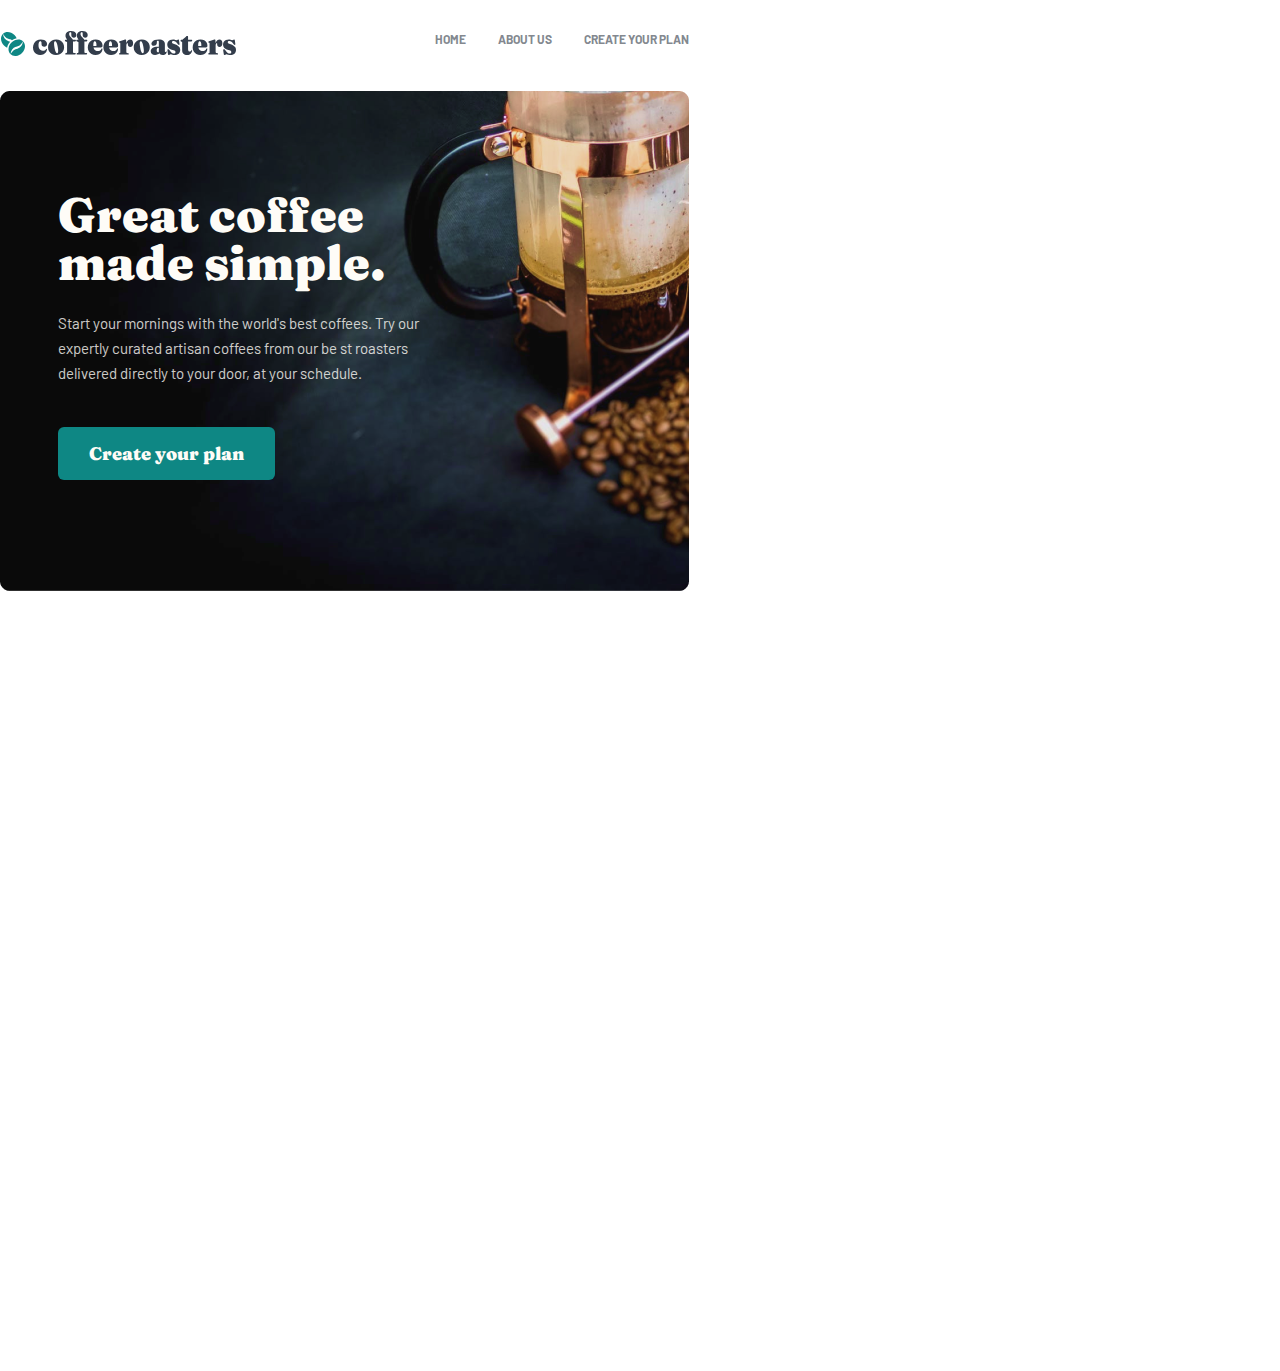
==== index.html @ b36f6db1 "Finished Header and Intro" ====
<!DOCTYPE html>
<html lang="en">
<head>
    <meta charset="UTF-8">
    <meta http-equiv="X-UA-Compatible" content="IE=edge">
    <meta name="viewport" content="width=device-width, initial-scale=1.0">
    <link rel="stylesheet" href="css/main.css">
    <title>HomeWork</title>
</head>
<body>
    <header class="site-header">

        <div class="site-header__container">

<h1 class="visually-hidden">CoffeeRoasters</h1>

            <a href="#">
            <img class="site-header__image" src="img/coffeeroater.svg" alt="main logo">
            </a>

            <button class="site-header__burger">
                <span class="site-header__burger--inner"></span>
                <span class="visually-hidden">Menu Toggler button</span>
            </button>

            <nav class="site-header__nav site-header--opened">

                <ul class="nav__list">

                    <li>
                        <a class="nav__list-link site-header__nav-link" href="#">HOME</a>
                    </li>

                    <li class="nav__list-item">
                        <a class="nav__list-link site-header__nav-link" href="#">ABOUT US</a>
                    </li>

                    <li class="nav__list-item">
                        <a class="nav__list-link site-header__nav-link" href="#">CREATE YOUR PLAN</a>
                    </li>

                </ul>

            </nav>

        </div>

    </header>

    <main>
        <section class="intro">

            <div class="intro__container"> 
                <p class="intro__title">Great coffee made simple.</p>

                
                <p class="intro__text">Start your mornings with the world's best coffees. Try our
                    expertly curated artisan coffees from our be
                    st roasters
                     delivered directly to your door, at your schedule.</p>

                     <a class="intro__link" href="#">Create your plan</a>
            </div>
        </section>
    </main>

    <script>
        const elToggler = document.querySelector(".site-header__burger");
        const elHeader = document.querySelector(".site-header");

        elToggler.addEventListener("click", function(){
            elHeader.classList.toggle("site-header__nav--opened")
        })
    </script>
</body>
</html>
---- css/main.css ----
.site-header__burger {
  display: none;
}

.site-header__container {
  display: flex;
  justify-content: space-between;
  margin: 0;
}

.site-header__image {
  margin: 30px 0;
}

@media only screen and (max-width: 1280px) {
  .site-header__container {
    max-width: 689px;
  }
}
@media only screen and (max-width: 720px) {
  .site-header {
    position: relative;
  }
  .site-header__image {
    max-width: 200px;
  }
  .site-header__burger {
    display: block;
    border: none;
    background-color: transparent;
    padding: 0;
    position: relative;
    width: 30px;
    cursor: pointer;
  }
  .site-header__container {
    max-width: 328px;
    justify-content: space-between;
  }
  .visually-hidden {
    position: absolute;
    width: 1px;
    height: 1px;
    margin: -1px;
    padding: 0;
    overflow: hidden;
    border: 0;
    clip: rect(0 0 0 0);
  }
  .site-header__burger--inner {
    margin: 2px 0;
  }
  .site-header__burger--inner,
.site-header__burger::after,
.site-header__burger::before {
    display: block;
    content: "";
    width: 20px;
    height: 2px;
    background-color: #333D4B;
    border-radius: 1.5px;
    transition: 0.3s ease all;
  }
  .site-header__nav--opened .site-header__burger--inner {
    display: none;
  }
  .site-header__nav--opened .site-header__burger::before {
    transform: translateY(50%) rotate(45deg);
  }
  .site-header__nav--opened .site-header__burger::after {
    transform: translateY(50%) rotate(-45deg);
  }
  .site-header__nav--opened .site-header__burger::before,
.site-header__nav--opened .site-header__burger::after {
    position: absolute;
    top: 50%;
    left: 0;
  }
  .site-header__nav {
    display: none;
  }
  .site-header__nav--opened {
    background-color: #FEFCF7;
    width: 328px;
  }
  .site-header__nav--opened .site-header__nav {
    display: block;
  }
  .site-header__nav {
    position: absolute;
    top: 100%;
    left: 0;
    width: 100%;
    height: 500px;
    background-color: #fff;
    background: linear-gradient(180deg, #FEFCF7 55.94%, rgba(254, 252, 247, 0.504981) 100%);
  }
  .site-header__image {
    margin: 30px 0;
  }
  body {
    max-width: 328px;
  }
}
/* barlow-regular - latin */
@font-face {
  font-family: "Barlow";
  font-style: normal;
  font-weight: 400;
  font-display: swap;
  src: local(""), url("../fonts/barlow-v12-latin-regular.woff2") format("woff2"), url("../fonts/barlow-v12-latin-regular.woff") format("woff"); /* Chrome 6+, Firefox 3.6+, IE 9+, Safari 5.1+ */
}
/* barlow-500 - latin */
@font-face {
  font-family: "Barlow";
  font-style: normal;
  font-weight: 500;
  font-display: swap;
  src: local(""), url("../fonts/barlow-v12-latin-500.woff2") format("woff2"), url("../fonts/barlow-v12-latin-500.woff") format("woff"); /* Chrome 6+, Firefox 3.6+, IE 9+, Safari 5.1+ */
}
/* barlow-700 - latin */
@font-face {
  font-family: "Barlow";
  font-style: normal;
  font-weight: 700;
  font-display: swap;
  src: local(""), url("../fonts/barlow-v12-latin-700.woff2") format("woff2"), url("../fonts/barlow-v12-latin-700.woff") format("woff"); /* Chrome 6+, Firefox 3.6+, IE 9+, Safari 5.1+ */
}
/* fraunces-regular - latin */
@font-face {
  font-family: "Fraunces";
  font-style: normal;
  font-weight: 400;
  src: local(""), url("../fonts/fraunces-v23-latin-regular.woff2") format("woff2"), url("../fonts/fraunces-v23-latin-regular.woff") format("woff"); /* Chrome 6+, Firefox 3.6+, IE 9+, Safari 5.1+ */
}
/* fraunces-900 - latin */
@font-face {
  font-family: "Fraunces";
  font-style: normal;
  font-weight: 900;
  src: local(""), url("../fonts/fraunces-v23-latin-900.woff2") format("woff2"), url("../fonts/fraunces-v23-latin-900.woff") format("woff"); /* Chrome 6+, Firefox 3.6+, IE 9+, Safari 5.1+ */
}
body {
  margin: 0 auto;
  max-width: 1280px;
}

* {
  box-sizing: border-box;
}

.nav__list {
  display: flex;
  list-style: none;
  padding: 0;
  margin: 0;
  margin: 30px 0;
}

.nav__list-link {
  text-decoration: none;
  color: #83888F;
  font-family: "Barlow";
  font-weight: 700;
  font-size: 12px;
  line-height: 15px;
}

.nav__list-item {
  margin-left: 32px;
}

@media only screen and (max-width: 720px) {
  .nav__list {
    align-items: center;
    flex-direction: column;
    text-align: center;
  }
  .nav__list-item {
    margin: 0;
    margin-top: 32px;
  }
  .site-header__nav-link {
    font-family: "Fraunces";
    font-weight: 900;
    font-size: 24px;
    line-height: 32px;
    color: #333D4B;
  }
}
.intro {
  background: url(../../img/cup-of-coffee.jpg) no-repeat;
  width: 100%;
  height: 1280px;
}

.intro__title {
  font-family: "Fraunces";
  font-weight: 900;
  font-size: 72px;
  line-height: 72px;
  color: #FEFCF7;
  max-width: 493px;
  margin: 0;
}

.intro__text {
  font-family: "Barlow";
  font-weight: 400;
  font-size: 16px;
  line-height: 26px;
  color: #FEFCF7;
  max-width: 445px;
  mix-blend-mode: normal;
  opacity: 0.8;
  margin: 32px 0 71px 0;
}

.intro__link {
  text-decoration: none;
  background-color: #66D2CF;
  padding: 15px 31px;
  border-radius: 6px;
  font-family: "Fraunces";
  font-weight: 900;
  font-size: 18px;
  line-height: 25px;
  color: #FEFCF7;
}

.intro__container {
  margin-left: 85px;
  padding-top: 100px;
}

@media only screen and (max-width: 1280px) {
  .intro {
    background: url(../../img/coffee.png) no-repeat;
    border-radius: 6px;
    max-width: 689px;
  }
  .intro__title {
    font-family: "Fraunces";
    font-weight: 900;
    font-size: 48px;
    line-height: 48px;
    max-width: 329px;
  }
  .intro__text {
    font-family: "Barlow";
    font-weight: 400;
    font-size: 15px;
    line-height: 25px;
    max-width: 398px;
    mix-blend-mode: normal;
    opacity: 0.8;
    margin: 24px 0 55px 0;
  }
  .intro__container {
    margin-left: 58px;
    padding-top: 100px;
  }
  .intro__link {
    background-color: #0E8784;
  }
}
@media only screen and (max-width: 720px) {
  .intro__title {
    font-family: "Fraunces";
    font-weight: 900;
    font-size: 40px;
    line-height: 40px;
    text-align: center;
    padding-top: 100px;
  }
  .intro__text {
    text-align: center;
    max-width: 279px;
    margin: 24px 0 54px 20px;
  }
  .intro__container {
    margin: 0;
    padding: 0;
    padding-bottom: 115px;
    max-width: 328px;
  }
  .intro {
    background: url(../../img/intro-mobile.png) no-repeat top left;
    height: 100%;
    max-width: 328px;
  }
  .intro__link {
    margin-left: 50px;
  }
}
.visually-hidden {
  position: absolute;
  width: 1px;
  height: 1px;
  margin: -1px;
  padding: 0;
  overflow: hidden;
  border: 0;
  clip: rect(0 0 0 0);
}/*# sourceMappingURL=main.css.map */
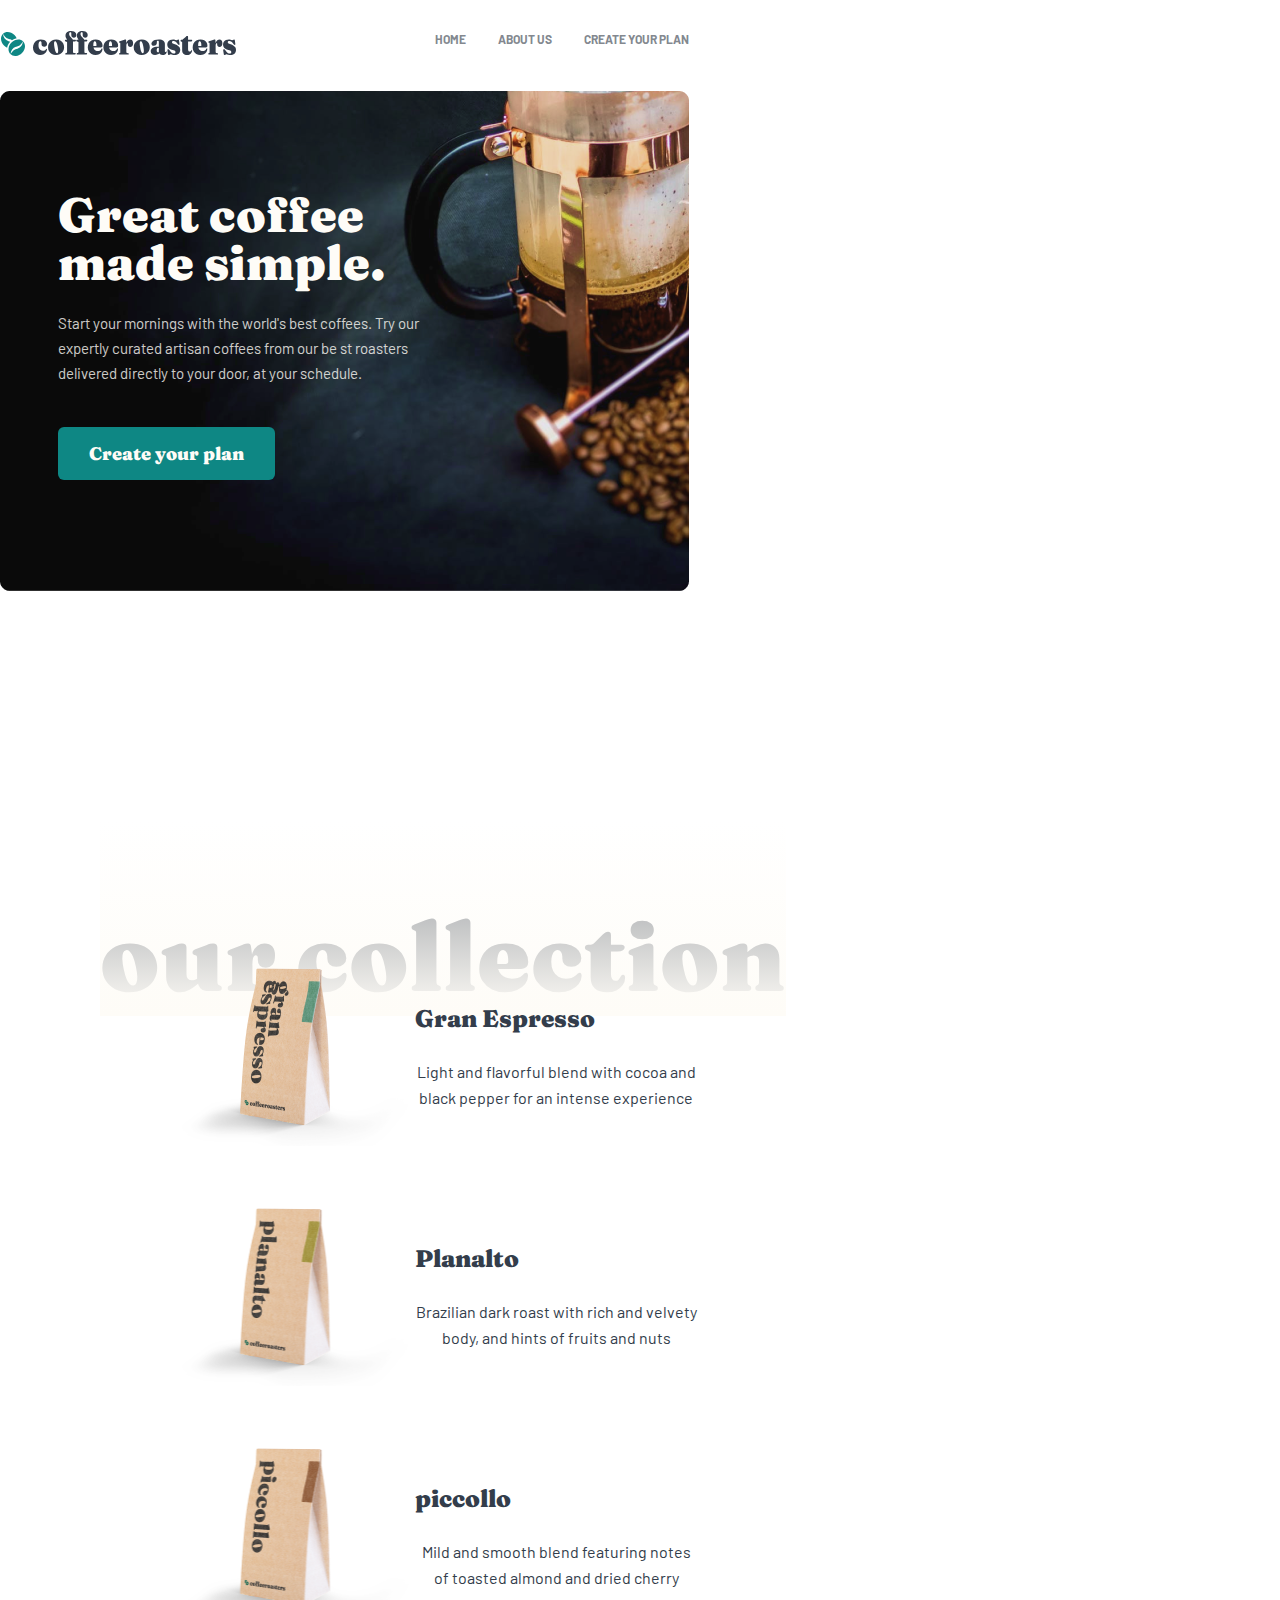
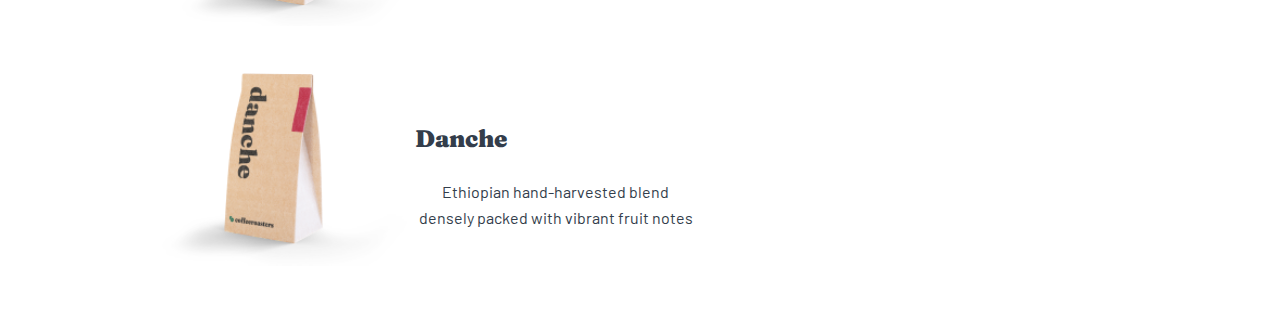
==== commit ae087654: "finished 2 section of Home" ====
--- a/index.html
+++ b/index.html
@@ -28,11 +28,11 @@
                 <ul class="nav__list">
 
                     <li>
-                        <a class="nav__list-link site-header__nav-link" href="#">HOME</a>
+                        <a class="nav__list-link site-header__nav-link" href="index.html">HOME</a>
                     </li>
 
                     <li class="nav__list-item">
-                        <a class="nav__list-link site-header__nav-link" href="#">ABOUT US</a>
+                        <a class="nav__list-link site-header__nav-link" href="about-us.html">ABOUT US</a>
                     </li>
 
                     <li class="nav__list-item">
@@ -62,6 +62,53 @@
                      <a class="intro__link" href="#">Create your plan</a>
             </div>
         </section>
+
+        <section class="collection">
+
+            <h2 class="collection__title">our collection</h2>
+
+            <ul class="collection__list">
+                <li class="collection__list-item">
+                    <img class="collection__image" src="img/oran.png" alt="Gran Espresso">
+                    <div class="collection__container">
+                    <h3 class="collection__item-title">Gran Espresso</h3>
+                    <p class="collection__description">Light and flavorful blend with cocoa
+                         and black pepper for an intense
+                          experience</p>
+                          </div>
+                </li>
+
+                <li class="collection__list-item">
+                    <img class="collection__image" src="img/planalto.png" alt="Planalto">
+                    <div class="collection__container">
+                    <h3 class="collection__item-title">Planalto</h3>
+                    <p class="collection__description">Brazilian dark roast with rich and
+                         velvety body, and hints of fruits and
+                          nuts</p>
+                          </div>
+                </li>
+
+                <li class="collection__list-item">
+                    <img class="collection__image" src="img/piccollo.png" alt="picollo">
+                    <div class="collection__container">
+                    <h3 class="collection__item-title">piccollo</h3>
+                    <p class="collection__description">Mild and smooth blend featuring
+                         notes of toasted almond and dried
+                          cherry</p>
+                          </div>
+                </li>
+
+                <li class="collection__list-item">
+                    <img class="collection__image" src="img/danche.png" alt="Danche">
+                    <div class="collection__container">
+                    <h3 class="collection__item-title">Danche</h3>
+                    <p class="collection__description">Ethiopian hand-harvested blend
+                         densely packed with vibrant fruit
+                          notes</p>
+                          </div>
+                </li>
+            </ul>
+        </section>
     </main>
 
     <script>
--- a/css/main.css
+++ b/css/main.css
@@ -83,8 +83,26 @@
     background-color: #FEFCF7;
     width: 328px;
   }
+  @-webkit-keyframes nav-open {
+    0% {
+      transform: translateY(-100%);
+    }
+    100% {
+      transform: translateY(0%);
+    }
+  }
+  @keyframes nav-open {
+    0% {
+      transform: translateY(-100%);
+    }
+    100% {
+      transform: translateY(0%);
+    }
+  }
   .site-header__nav--opened .site-header__nav {
     display: block;
+    -webkit-animation: 0.5s alternate nav-open;
+            animation: 0.5s alternate nav-open;
   }
   .site-header__nav {
     position: absolute;
@@ -190,8 +208,8 @@
 }
 .intro {
   background: url(../../img/cup-of-coffee.jpg) no-repeat;
-  width: 100%;
-  height: 1280px;
+  width: 1280px;
+  height: 600px;
 }
 
 .intro__title {
@@ -302,4 +320,584 @@
   overflow: hidden;
   border: 0;
   clip: rect(0 0 0 0);
+}
+
+.intro__about-us {
+  background: url(../../img/About-us.png) no-repeat;
+  height: 450px;
+  width: 100%;
+}
+
+.intro__other-title {
+  font-family: "Fraunces";
+  font-weight: 900;
+  font-size: 40px;
+  line-height: 48px;
+  color: #FEFCF7;
+  margin: 0;
+}
+
+.intro__other-decription {
+  font-family: "Barlow";
+  font-weight: 400;
+  font-size: 16px;
+  line-height: 26px;
+  color: #afafaf;
+  max-width: 445px;
+  margin: 0;
+  margin-top: 24px;
+}
+
+.intro__other-container {
+  margin-left: 85px;
+  padding-top: 120px;
+}
+
+@media only screen and (max-width: 1280px) {
+  .intro__about-us {
+    background: url(../../img/about-us-tablet.png) no-repeat;
+  }
+  .intro__other-container {
+    margin: 0;
+    padding: 0;
+    margin-left: 40px;
+    padding-top: 100px;
+  }
+  .intro__other-title {
+    font-family: "Fraunces";
+    font-weight: 900;
+    font-size: 32px;
+    line-height: 40px;
+    color: #FEFCF7;
+  }
+  .intro__other-decription {
+    font-family: "Barlow";
+    font-style: normal;
+    font-weight: 400;
+    font-size: 15px;
+    line-height: 25px;
+    color: #afafaf;
+    max-width: 398px;
+  }
+}
+@media only screen and (max-width: 720px) {
+  .intro__about-us {
+    background: url(../../img/about-us-mobile.png) no-repeat;
+  }
+  .intro__other-title {
+    font-family: "Fraunces";
+    font-weight: 900;
+    font-size: 28px;
+    line-height: 28px;
+    text-align: center;
+    color: #FEFCF7;
+    max-width: 279px;
+  }
+  .intro__other-container {
+    margin: 0;
+    padding: 0;
+    padding-top: 100px;
+    margin-left: 24px;
+  }
+  .intro__other-decription {
+    font-family: "Barlow";
+    font-weight: 400;
+    font-size: 15px;
+    line-height: 25px;
+    text-align: center;
+    color: #afafaf;
+    max-width: 279px;
+  }
+}
+.about-us {
+  display: flex;
+  margin-top: 168px;
+  margin-left: 90px;
+}
+
+.about-us__title {
+  font-family: "Fraunces";
+  font-weight: 900;
+  font-size: 40px;
+  line-height: 48px;
+  color: #333D4B;
+  margin: 80px 0 32px 0;
+}
+
+.about-us__description {
+  font-family: "barlow";
+  font-weight: 400;
+  font-size: 16px;
+  line-height: 26px;
+  color: #333D4B;
+  max-width: 540px;
+  margin: 0;
+}
+
+.about-us__container {
+  margin-left: 125px;
+}
+
+@media only screen and (max-width: 1280px) {
+  .about-us {
+    height: 470px;
+    width: 100%;
+    margin: 100px 0 0 0;
+  }
+  .about-us__title {
+    font-family: "Fraunces";
+    font-weight: 900;
+    font-size: 32px;
+    line-height: 48px;
+    color: #333D4B;
+    margin: 0 0 30px 0;
+    max-width: 339px;
+  }
+  .about-us__description {
+    font-family: "Barlow";
+    font-weight: 400;
+    font-size: 15px;
+    line-height: 25px;
+    color: #333D4B;
+    max-width: 339px;
+  }
+  .about-us__container {
+    margin: 8px 0 0 69px;
+  }
+}
+@media only screen and (max-width: 720px) {
+  .about-us {
+    flex-direction: column;
+    margin: 80px 0 0 0;
+  }
+  .about-us__container {
+    margin: 48px 0 0 0;
+  }
+  .about-us__title {
+    font-family: "Fraunces";
+    font-weight: 900;
+    font-size: 32px;
+    line-height: 48px;
+    text-align: center;
+    color: #333D4B;
+    max-width: 327px;
+  }
+  .about-us__description {
+    font-family: "Barlow";
+    font-style: normal;
+    font-weight: 400;
+    font-size: 15px;
+    line-height: 25px;
+    text-align: center;
+    color: #333D4B;
+    max-width: 327px;
+  }
+}
+.quality {
+  background-color: #2C343E;
+  border-radius: 10px;
+  height: 474px;
+  position: relative;
+  margin-top: 224px;
+}
+
+.quality::before {
+  content: "";
+  display: block;
+  background: url(../../img/quality-coffee.png) no-repeat;
+  height: 474px;
+  width: 445px;
+  position: absolute;
+  right: 85px;
+  bottom: 90px;
+}
+
+.quality__title {
+  font-family: "Fraunces";
+  font-weight: 900;
+  font-size: 40px;
+  line-height: 48px;
+  color: #FEFCF7;
+  margin: 0 0 32px 0;
+}
+
+.quality__description {
+  font-family: "Barlow";
+  font-weight: 400;
+  font-size: 16px;
+  line-height: 26px;
+  color: #FEFCF7;
+  max-width: 540px;
+  margin: 0;
+  opacity: 0.8;
+}
+
+.quality__container {
+  margin: 0 0 0 85px;
+  padding-top: 90px;
+}
+
+@media only screen and (max-width: 1280px) {
+  .quality {
+    max-width: 688px;
+    max-height: 488px;
+    margin-top: 300px;
+  }
+  .quality::before {
+    content: "";
+    display: block;
+    background: url(../../img/quality-tablet.png) no-repeat;
+    border-radius: 10px;
+    width: 573px;
+    left: 60px;
+    bottom: 160px;
+  }
+  .quality__title {
+    font-family: "Fraunces";
+    font-weight: 900;
+    font-size: 32px;
+    line-height: 48px;
+    text-align: center;
+    color: #FEFCF7;
+  }
+  .quality__description {
+    font-family: "Barlow";
+    font-weight: 400;
+    font-size: 15px;
+    line-height: 25px;
+    text-align: center;
+    color: #FEFCF7;
+    opacity: 0.8;
+    margin-left: 70px;
+  }
+  .quality__container {
+    padding: 224px 0 0 0;
+    margin: 0;
+  }
+}
+@media only screen and (max-width: 720px) {
+  .quality {
+    max-width: 327px;
+    max-height: 509px;
+    margin-top: 650px;
+  }
+  .quality::before {
+    content: "";
+    display: block;
+    background: url(../../img/quality-mobile.png) no-repeat top;
+    background-size: cover;
+    max-width: 279px;
+    max-height: 156px;
+    left: 22px;
+    top: -80px;
+  }
+  .quality__title {
+    font-family: "Fraunces";
+    font-weight: 900;
+    font-size: 28px;
+    line-height: 28px;
+    text-align: center;
+    color: #FEFCF7;
+    max-width: 279px;
+    margin: 0 0 24px 0;
+  }
+  .quality__description {
+    font-family: "Barlow";
+    font-weight: 400;
+    font-size: 15px;
+    line-height: 25px;
+    text-align: center;
+    color: #FEFCF7;
+    margin: 0;
+    max-width: 279px;
+  }
+  .quality__container {
+    padding: 130px 0 0 0;
+    margin-left: 20px;
+  }
+}
+.branchs__title {
+  font-family: "Fraunces";
+  font-weight: 900;
+  font-size: 24px;
+  line-height: 32px;
+  color: #83888F;
+  margin-top: 168px;
+  margin-bottom: 72px;
+}
+
+.branchs__item-title {
+  font-family: "Fraunces";
+  font-weight: 900;
+  font-size: 32px;
+  line-height: 36px;
+  color: #333D4B;
+  margin: 48px 0 21px 0;
+}
+
+.branchs__list {
+  list-style: none;
+  display: flex;
+  padding: 0;
+  margin: 0;
+}
+
+.branchs__description {
+  font-family: "Barlow";
+  font-weight: 400;
+  font-size: 16px;
+  line-height: 26px;
+  color: #333D4B;
+  margin: 0;
+}
+
+.branchs__list-item {
+  margin-right: 160px;
+}
+
+.branchs__list-other {
+  margin-right: 180px;
+}
+
+.branchs__container {
+  margin-left: 85px;
+}
+
+@media only screen and (max-width: 1280px) {
+  .branchs__container {
+    margin: 0;
+  }
+  .branchs__item-title {
+    font-family: "Fraunces";
+    font-weight: 900;
+    font-size: 24px;
+    line-height: 36px;
+    color: #333D4B;
+  }
+  .branchs__description {
+    font-family: "Barlow";
+    font-weight: 400;
+    font-size: 16px;
+    line-height: 26px;
+    color: #333D4B;
+  }
+  .branchs__list-item {
+    margin: 0 50px 0 0;
+  }
+  .branchs__list-other {
+    margin: 0 70px 0 0;
+  }
+}
+@media only screen and (max-width: 720px) {
+  .branchs__title {
+    max-width: 320px;
+    text-align: center;
+  }
+  .branchs__list {
+    flex-direction: column;
+  }
+  .branchs__description {
+    text-align: center;
+    max-width: 326px;
+    font-family: "Barlow";
+    font-weight: 400;
+    font-size: 16px;
+    line-height: 26px;
+  }
+  .branchs__item-title {
+    max-width: 327px;
+    text-align: center;
+    font-family: "Fraunces";
+    font-weight: 900;
+    font-size: 28px;
+    line-height: 36px;
+    margin: 47px 0 22px 0;
+  }
+  .branchs__image {
+    margin-left: 135px;
+  }
+  .branchs__list-item {
+    margin-bottom: 80px;
+  }
+  .branchs__list-other {
+    margin-bottom: 80px;
+  }
+}
+.footer {
+  background-color: #2C343E;
+  display: flex;
+  margin-top: 168px;
+}
+
+.footer__container {
+  display: flex;
+}
+
+.footer__image {
+  padding: 47px 0 47px 85px;
+}
+
+.footer__list {
+  list-style: none;
+  margin: 50px 0 0 103px;
+  padding: 0;
+  display: flex;
+}
+
+.footer__link {
+  text-decoration: none;
+  font-family: "Barlow";
+  font-weight: 700;
+  font-size: 12px;
+  line-height: 15px;
+  color: #83888F;
+}
+
+.footer__list-item {
+  margin-right: 33px;
+}
+
+.footer__social {
+  list-style: none;
+  display: flex;
+  margin: 47px 0 0 369px;
+  padding: 0;
+}
+
+.footer__social-item {
+  margin-right: 24px;
+}
+
+@media only screen and (max-width: 1280px) {
+  .footer {
+    max-width: 688px;
+    height: 270px;
+    flex-direction: column;
+  }
+  .footer__container {
+    flex-direction: column;
+    align-items: center;
+  }
+  .footer__image {
+    padding: 54px 0 33px 0;
+    margin-left: 230px;
+  }
+  .footer__social {
+    margin: 0;
+  }
+  .footer__list {
+    margin: 0 0 65px 0;
+  }
+}
+@media only screen and (max-width: 720px) {
+  .footer {
+    max-width: 327px;
+    height: 346px;
+  }
+  .footer__image {
+    margin: 0 0 0 45px;
+  }
+  .footer__list {
+    flex-direction: column;
+  }
+  .footer__list-item {
+    margin: 0 0 24px 0;
+    text-align: center;
+  }
+}
+.collection__list {
+  display: flex;
+  list-style: none;
+  margin: 262px 65px 0 65px;
+  padding: 0;
+  justify-content: space-around;
+  position: relative;
+}
+
+.collection__title {
+  font-family: "Fraunces";
+  font-weight: 900;
+  font-size: 150px;
+  line-height: 72px;
+  color: #83888F;
+  margin: 0 0 0 100px;
+  position: absolute;
+  transform: translateY(-33px);
+}
+
+.collection__title::before {
+  content: "";
+  display: block;
+  background: linear-gradient(360deg, #FEFCF7 0%, rgba(254, 252, 247, 0) 100%);
+  height: 196px;
+  width: 1111px;
+  position: absolute;
+  top: -100px;
+}
+
+.collection__image {
+  max-width: 255px;
+  height: 193px;
+}
+
+.collection__item-title {
+  margin: 60px 0 24px 0;
+  text-align: center;
+  font-family: "Fraunces";
+  font-weight: 900;
+  font-size: 24px;
+  line-height: 32px;
+  color: #333D4B;
+}
+
+.collection__description {
+  font-family: "Barlow";
+  font-weight: 400;
+  font-size: 16px;
+  line-height: 26px;
+  text-align: center;
+  color: #333D4B;
+  margin: 0;
+}
+
+.collection__container {
+  max-width: 255px;
+}
+
+@media only screen and (max-width: 1280px) {
+  .collection__list {
+    flex-direction: column;
+    margin-left: 160px;
+  }
+  .collection__container {
+    max-width: 282px;
+  }
+  .collection__list-item {
+    display: flex;
+    margin-bottom: 47px;
+  }
+  .collection__item-title {
+    text-align: left;
+    margin: 50px 0 24px 0;
+  }
+  .collection_description {
+    font-family: "Barlow";
+    font-weight: 400;
+    font-size: 15px;
+    line-height: 25px;
+    color: #333D4B;
+  }
+  .collection__title {
+    font-family: "Fraunces";
+    font-weight: 900;
+    font-size: 96px;
+    line-height: 72px;
+    text-align: center;
+    color: #83888F;
+  }
+  .collection__title::before {
+    content: "";
+    display: block;
+    max-width: 686px;
+  }
 }/*# sourceMappingURL=main.css.map */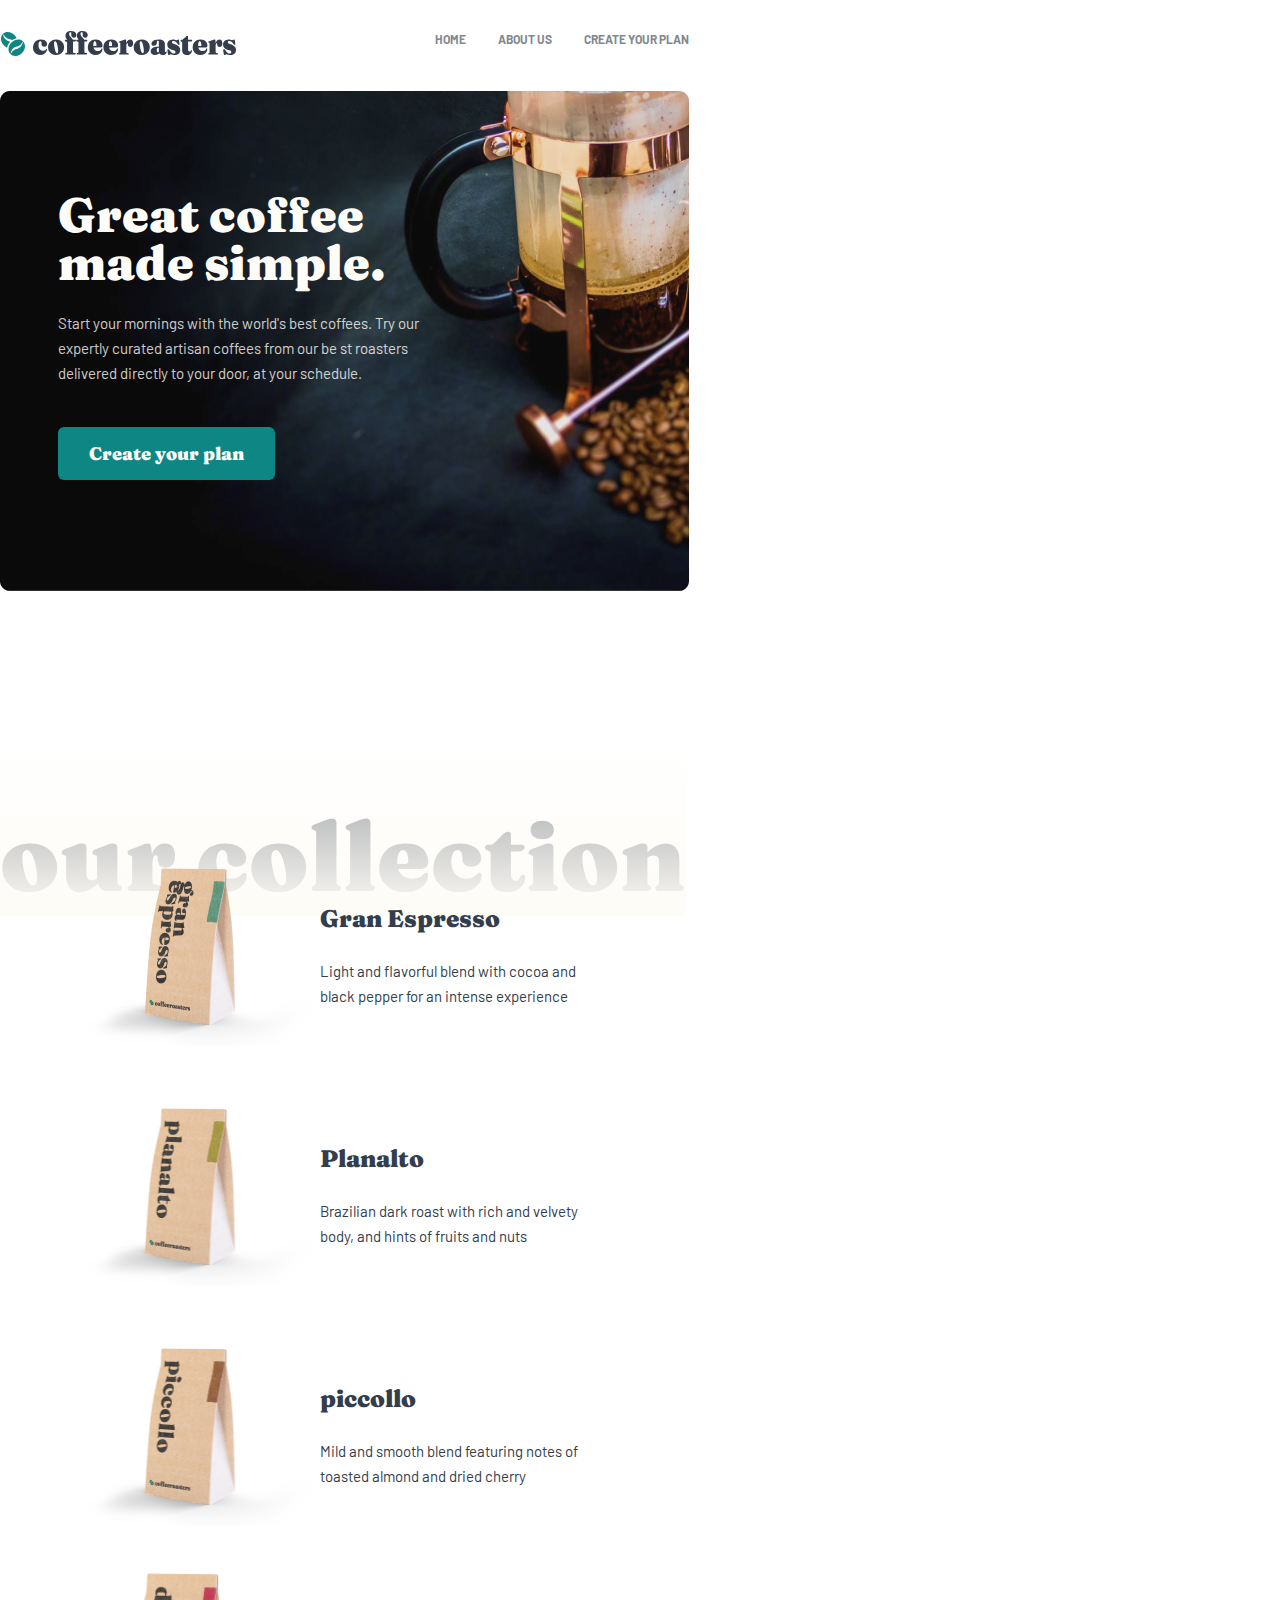
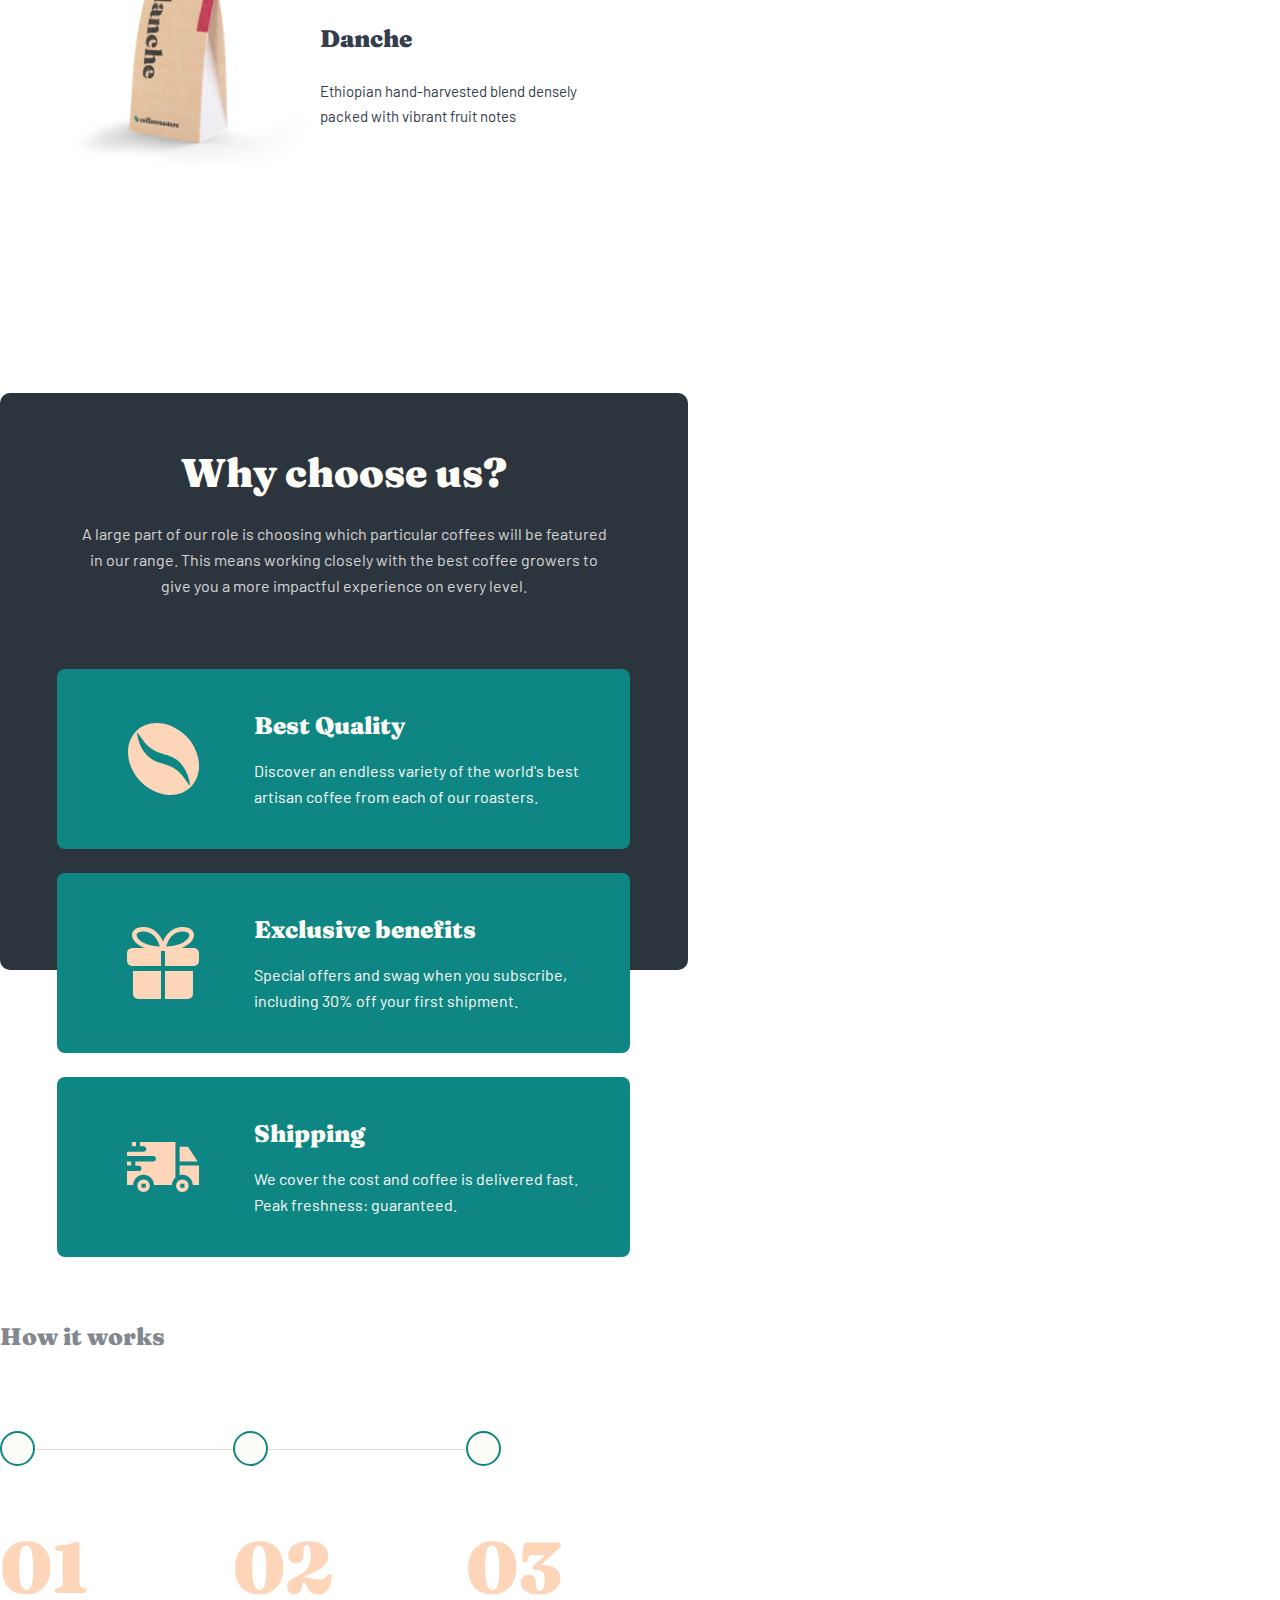
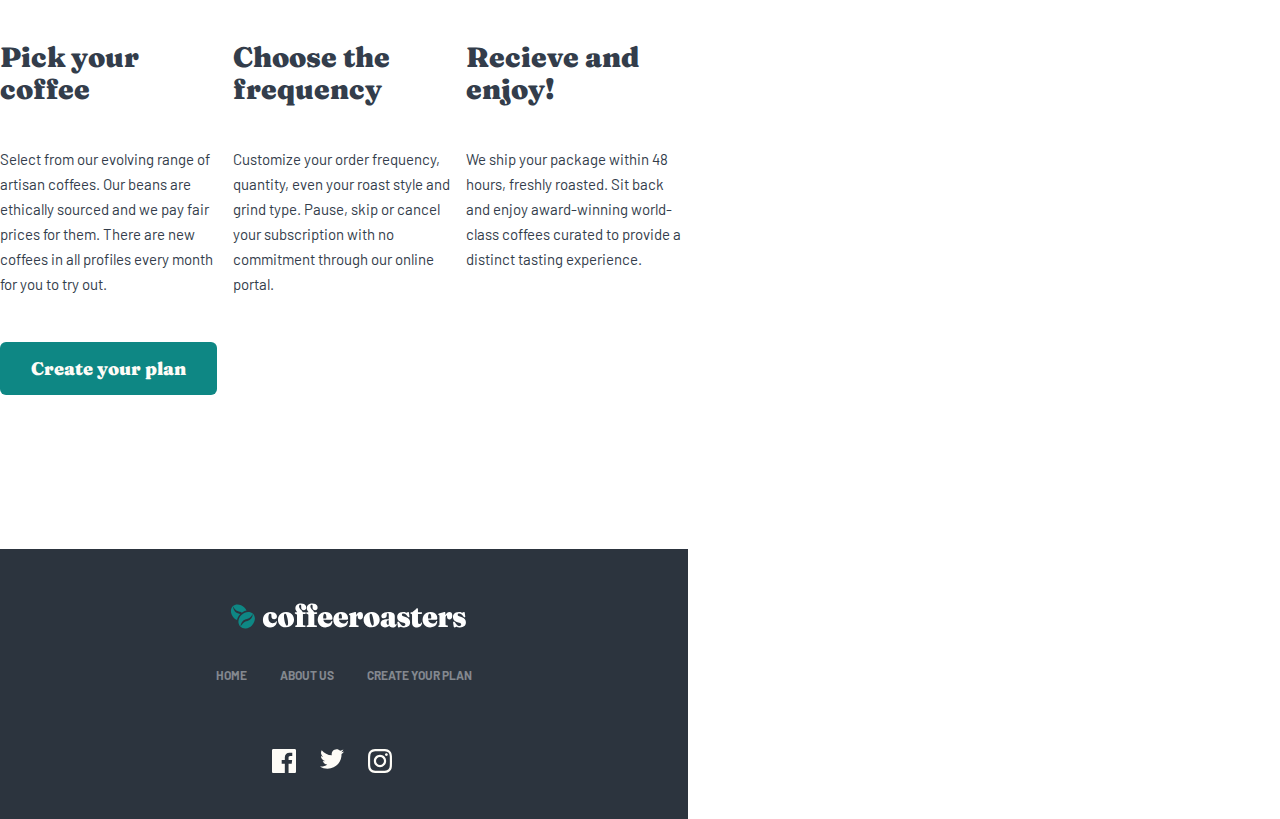
==== commit 2196dda4: "Finished Home and About pages" ====
--- a/index.html
+++ b/index.html
@@ -109,7 +109,117 @@
                 </li>
             </ul>
         </section>
+
+        <section class="benefits">
+            <div class="benefits__container">
+                <h2 class="benefits__title">Why choose us?</h2>
+                <p class="benefits__description">A large part of our role is choosing which particular coffees will be featured 
+                    in our range. This means working closely with the best coffee growers to give 
+                    you a more impactful experience on every level.</p>
+            </div>
+
+            <ul class="benefits__list">
+
+                <li class="benefits__item-quality">
+                    <div class="benefits__wrapper">
+                    <h3 class="benefits__item-title">Best Quality</h3>
+                    <p class="benefits__item-description">Discover an endless variety of the
+                         world's best artisan coffee from each
+                          of our roasters.</p>
+                          </div>
+                </li>
+
+                <li class="benefits__item-exclusive">
+                    <div class="benefits__wrapper">
+                    <h3 class="benefits__item-title">Exclusive benefits</h3>
+                    <p class="benefits__item-description">Special offers and swag when you
+                         subscribe, including 30% off your
+                          first shipment.</p>
+                          </div>
+                </li>
+
+                <li class="benefits__item-shipping">
+                    <div class="benefits__wrapper">
+                    <h3 class="benefits__item-title">Shipping</h3>
+                    <p class="benefits__item-description">We cover the cost and coffee is
+                         delivered fast. Peak freshness:
+                          guaranteed.</p>
+                          </div>
+                </li>
+            </ul>
+        </section>
+
+        <section class="works">
+            <h2 class="works__title">How it works</h2>
+
+            <ol class="works__list">
+                <li class="works__list-item">
+                    <p class="works__order">01</p>
+                    <h3 class="works__item-title">Pick your coffee</h3>
+                    <p class="works__description">Select from our evolving range of artisan
+                         coffees. Our beans are ethically sourced
+                          and we pay fair prices for them. There are
+                           new coffees in all profiles every month
+                            for you to try out.</p>
+                </li>
+                <li class="works__list-item">
+                    <p class="works__order">02</p>
+                    <h3 class="works__item-title">Choose the frequency</h3>
+                    <p class="works__description">Customize your order frequency,
+                         quantity, even your roast style and grind
+                          type. Pause, skip or cancel your
+                          subscription with no commitment
+                           through our online portal.</p>
+                </li>
+                <li class="works__list-item">
+                    <p class="works__order">03</p>
+                    <h3 class="works__item-title">Recieve and enjoy!</h3>
+                    <p class="works__description">We ship your package within 48 hours,
+                         freshly roasted. Sit back and enjoy
+                          award-winning world-class coffees
+                           curated to provide a distinct tasting
+                            experience.</p>
+                </li>
+            </ol>
+
+            <a class="intro__link works__link" href="#">Create your plan</a>
+        </section>
     </main>
+
+    <footer class="footer">
+
+        <a href="about-us.html"><img class="footer__image" src="img/roasters-white.svg" alt="Main logo"></a>
+
+        <div class="footer__container">
+            <nav>
+                <ul class="footer__list">
+                    <li class="footer__list-item">
+                        <a class="footer__link" href="index.html">HOME</a>
+                    </li>
+                    <li class="footer__list-item">
+                        <a class="footer__link" href="about-us.html">ABOUT US</a>
+                    </li>
+                    <li>
+                        <a class="footer__link" href="index.html">CREATE YOUR PLAN</a>
+                    </li>
+                </ul>
+            </nav>
+
+            <ul class="footer__social">
+
+                <li class="footer__social-item">
+                    <a target="_blank" href="https://www.facebook.com/"><img src="img/facebook.svg" alt="facebook"></a>
+                </li>
+                <li class="footer__social-item">
+                    <a target="_blank" href="https://twitter.com/"><img src="img/twitter.svg" alt="twitter"></a>
+                </li>
+                <li class="footer__social-item">
+                    <a target="_blank" href="https://www.instagram.com/"><img src="img/instagram.svg" alt="instagram"></a>
+                </li>
+                
+            </ul>
+        </div>
+    </footer>
 
     <script>
         const elToggler = document.querySelector(".site-header__burger");
--- a/css/main.css
+++ b/css/main.css
@@ -236,7 +236,7 @@
 
 .intro__link {
   text-decoration: none;
-  background-color: #66D2CF;
+  background-color: #0E8784;
   padding: 15px 31px;
   border-radius: 6px;
   font-family: "Fraunces";
@@ -256,6 +256,7 @@
     background: url(../../img/coffee.png) no-repeat;
     border-radius: 6px;
     max-width: 689px;
+    max-height: 500px;
   }
   .intro__title {
     font-family: "Fraunces";
@@ -808,7 +809,7 @@
 .collection__list {
   display: flex;
   list-style: none;
-  margin: 262px 65px 0 65px;
+  margin: 262px 0 0 65px;
   padding: 0;
   justify-content: space-around;
   position: relative;
@@ -867,7 +868,6 @@
 @media only screen and (max-width: 1280px) {
   .collection__list {
     flex-direction: column;
-    margin-left: 160px;
   }
   .collection__container {
     max-width: 282px;
@@ -880,24 +880,450 @@
     text-align: left;
     margin: 50px 0 24px 0;
   }
-  .collection_description {
+  .collection__title {
+    font-family: "Fraunces";
+    font-weight: 900;
+    font-size: 96px;
+    line-height: 72px;
+    color: #83888F;
+    margin: 0;
+  }
+  .collection__title::before {
+    content: "";
+    display: block;
+    max-width: 686px;
+  }
+  .collection__description {
+    text-align: left;
     font-family: "Barlow";
     font-weight: 400;
     font-size: 15px;
     line-height: 25px;
     color: #333D4B;
   }
+}
+@media only screen and (max-width: 720px) {
   .collection__title {
     font-family: "Fraunces";
     font-weight: 900;
-    font-size: 96px;
+    font-size: 40px;
     line-height: 72px;
     text-align: center;
     color: #83888F;
+  }
+  .collection__list-item {
+    flex-direction: column;
+  }
+  .collection__item-title {
+    text-align: center;
+    margin: 24px 0 16px 0;
+  }
+  .collection__description {
+    text-align: center;
+  }
+  .collection__image {
+    max-width: 200px;
+    max-height: 151px;
+    margin-left: 47px;
   }
   .collection__title::before {
     content: "";
     display: block;
-    max-width: 686px;
+    max-width: 375px;
+    max-height: 72px;
+    top: 0;
+  }
+  .collection__list {
+    padding-top: 50px;
+    margin-left: 0;
+  }
+}
+.benefits {
+  background-color: #2C343E;
+  border-radius: 10px;
+  min-height: 577px;
+  position: relative;
+  margin-top: 180px;
+}
+
+.benefits__title {
+  font-family: "Fraunces";
+  font-weight: 900;
+  font-size: 40px;
+  line-height: 48px;
+  text-align: center;
+  color: #FEFCF7;
+}
+
+.benefits__description {
+  font-family: "Barlow";
+  font-weight: 400;
+  font-size: 16px;
+  line-height: 26px;
+  text-align: center;
+  color: #FEFCF7;
+  opacity: 0.8;
+  max-width: 540px;
+  margin: 0;
+}
+
+.benefits__container {
+  max-width: 540px;
+  margin: 0 auto;
+  padding-top: 100px;
+}
+
+.benefits__list {
+  list-style: none;
+  display: flex;
+  margin: 0;
+  padding: 0;
+  position: absolute;
+  margin-top: 86px;
+}
+
+.benefits__item-title {
+  font-family: "Fraunces";
+  font-weight: 900;
+  font-size: 24px;
+  line-height: 32px;
+  text-align: center;
+  color: #FEFCF7;
+  margin: 56px 0 24px 0;
+}
+
+.benefits__item-description {
+  font-family: "Barlow";
+  font-weight: 400;
+  font-size: 16px;
+  line-height: 26px;
+  text-align: center;
+  color: #FEFCF7;
+  margin: 0 0 0 47px;
+  max-width: 255px;
+}
+
+.benefits__item-quality {
+  width: 350px;
+  min-height: 382px;
+  background-color: #0E8784;
+  border-radius: 8px;
+  margin-left: 85px;
+  margin-right: 30px;
+}
+
+.benefits__item-quality::before {
+  content: "";
+  display: block;
+  background: url(../../img/coffee.svg) no-repeat center center;
+  min-height: 72px;
+  margin-top: 72px;
+}
+
+.benefits__item-exclusive {
+  width: 350px;
+  min-height: 382px;
+  background-color: #0E8784;
+  border-radius: 8px;
+  margin-right: 30px;
+}
+
+.benefits__item-exclusive::before {
+  content: "";
+  display: block;
+  background: url(../../img/exclusive.svg) no-repeat center center;
+  min-height: 72px;
+  margin-top: 72px;
+}
+
+.benefits__item-shipping {
+  width: 350px;
+  min-height: 382px;
+  background-color: #0E8784;
+  border-radius: 8px;
+}
+
+.benefits__item-shipping::before {
+  content: "";
+  display: block;
+  background: url(../../img/shipping.svg) no-repeat center center;
+  min-height: 72px;
+  margin-top: 72px;
+}
+
+@media only screen and (max-width: 1280px) {
+  .benefits {
+    max-width: 688px;
+    max-height: 863px;
+  }
+  .benefits__list {
+    flex-direction: column;
+    margin-left: 57px;
+    margin-top: 70px;
+  }
+  .benefits__item-quality {
+    display: flex;
+    width: 573px;
+    min-height: 180px;
+    margin: 0 0 24px 0;
+  }
+  .benefits__item-quality::before {
+    display: block;
+    content: "";
+    min-width: 72px;
+    margin: 0 0 0 70px;
+  }
+  .benefits__item-title {
+    margin: 41px 0 16px 0;
+    text-align: left;
+  }
+  .benefits__item-description {
+    margin: 0;
+    text-align: left;
+    max-width: 344px;
+  }
+  .benefits__wrapper {
+    margin-left: 55px;
+  }
+  .benefits__item-exclusive {
+    display: flex;
+    width: 573px;
+    min-height: 180px;
+    margin: 0 0 24px 0;
+  }
+  .benefits__item-exclusive::before {
+    display: block;
+    content: "";
+    min-width: 72px;
+    margin: 0 0 0 70px;
+  }
+  .benefits__item-shipping {
+    display: flex;
+    width: 573px;
+    min-height: 180px;
+  }
+  .benefits__item-shipping::before {
+    display: block;
+    content: "";
+    min-width: 72px;
+    margin: 0 0 0 70px;
+  }
+  .benefits__title {
+    margin: 0 0 24px 0;
+  }
+  .benefits__container {
+    padding-top: 56px;
+  }
+}
+@media only screen and (max-width: 720px) {
+  .benefits {
+    max-width: 327px;
+    min-height: 902px;
+  }
+  .benefits__item-quality {
+    flex-direction: column;
+    width: 279px;
+    height: 382px;
+  }
+  .benefits__item-quality::before {
+    content: "";
+    display: block;
+    max-width: 71px;
+    margin: 72px 104px 56px 104px;
+  }
+  .benefits__item-exclusive {
+    flex-direction: column;
+    width: 279px;
+    height: 382px;
+  }
+  .benefits__item-exclusive::before {
+    content: "";
+    display: block;
+    max-width: 71px;
+    margin: 72px 104px 56px 104px;
+  }
+  .benefits__item-shipping {
+    flex-direction: column;
+    width: 279px;
+    height: 382px;
+  }
+  .benefits__item-shipping::before {
+    content: "";
+    display: block;
+    max-width: 71px;
+    margin: 72px 104px 56px 104px;
+  }
+  .benefits__wrapper {
+    max-width: 212px;
+  }
+  .benefits__item-title {
+    margin: 0 0 24px 0;
+    text-align: center;
+    min-width: 255px;
+  }
+  .benefits__item-description {
+    text-align: center;
+  }
+  .benefits__wrapper {
+    margin: 0 0 0 12px;
+    max-width: 255px;
+  }
+  .benefits__list {
+    margin-left: 24px;
+  }
+  .benefits__title {
+    font-family: "Fraunces";
+    font-weight: 900;
+    font-size: 28px;
+    line-height: 28px;
+    text-align: center;
+    color: #FEFCF7;
+  }
+}
+.works__title {
+  font-family: "Fraunces";
+  font-weight: 900;
+  font-size: 24px;
+  line-height: 32px;
+  color: #83888F;
+  margin: 351px 0 0 85px;
+}
+
+.works__list {
+  margin: 0;
+  padding: 0;
+  list-style: none;
+  display: flex;
+  margin-left: 85px;
+  margin-top: 178px;
+  position: relative;
+}
+
+.works__list::before {
+  content: "";
+  display: block;
+  width: 760px;
+  height: 1px;
+  background-color: #FDD6BA;
+  position: absolute;
+  top: -82px;
+}
+
+.works__order {
+  font-family: "Fraunces";
+  font-weight: 900;
+  font-size: 72px;
+  line-height: 72px;
+  color: #FDD6BA;
+  margin: 0;
+}
+
+.works__item-title {
+  font-family: "Fraunces";
+  font-weight: 900;
+  font-size: 32px;
+  line-height: 36px;
+  color: #333D4B;
+  max-width: 255px;
+  margin: 38px 0 42px 0;
+}
+
+.works__description {
+  font-family: "Barlow";
+  font-weight: 400;
+  font-size: 16px;
+  line-height: 26px;
+  color: #333D4B;
+  max-width: 285px;
+  margin: 0 0 79px 0;
+}
+
+.works__list-item {
+  margin-right: 95px;
+  position: relative;
+}
+
+.works__list-item::before {
+  content: "";
+  display: block;
+  border: 2px solid #0E8784;
+  width: 31px;
+  height: 31px;
+  border-radius: 50%;
+  position: absolute;
+  top: -100px;
+  background-color: #FEFCF7;
+}
+
+.works__link {
+  margin-left: 85px;
+}
+
+@media only screen and (max-width: 1280px) {
+  .works__list-item {
+    margin: 0 10px 0 0;
+  }
+  .works__item-title {
+    font-family: "Fraunces";
+    font-weight: 900;
+    font-size: 28px;
+    line-height: 32px;
+    color: #333D4B;
+    max-width: 223px;
+  }
+  .works__description {
+    font-family: "Barlow";
+    font-weight: 400;
+    font-size: 15px;
+    line-height: 25px;
+    color: #333D4B;
+    max-width: 223px;
+    margin: 0 0 59px 0;
+  }
+  .works__list::before {
+    max-width: 467px;
+  }
+  .works__list {
+    margin-left: 0;
+  }
+  .works__title {
+    margin-left: 0;
+  }
+  .works__link {
+    margin-left: 0;
+  }
+}
+@media only screen and (max-width: 720px) {
+  .works__list::before {
+    display: none;
+  }
+  .works__list-item::before {
+    display: none;
+  }
+  .works__list {
+    flex-direction: column;
+    margin: 0;
+  }
+  .works__item-title {
+    text-align: center;
+    max-width: 327px;
+    margin: 24px 0;
+  }
+  .works__description {
+    text-align: center;
+    max-width: 327px;
+  }
+  .works__order {
+    text-align: center;
+    max-width: 327px;
+  }
+  .works__title {
+    margin-top: 717px;
+    max-width: 327px;
+    text-align: center;
+    margin-bottom: 80px;
+  }
+  .works__link {
+    margin-left: 50px;
   }
 }/*# sourceMappingURL=main.css.map */